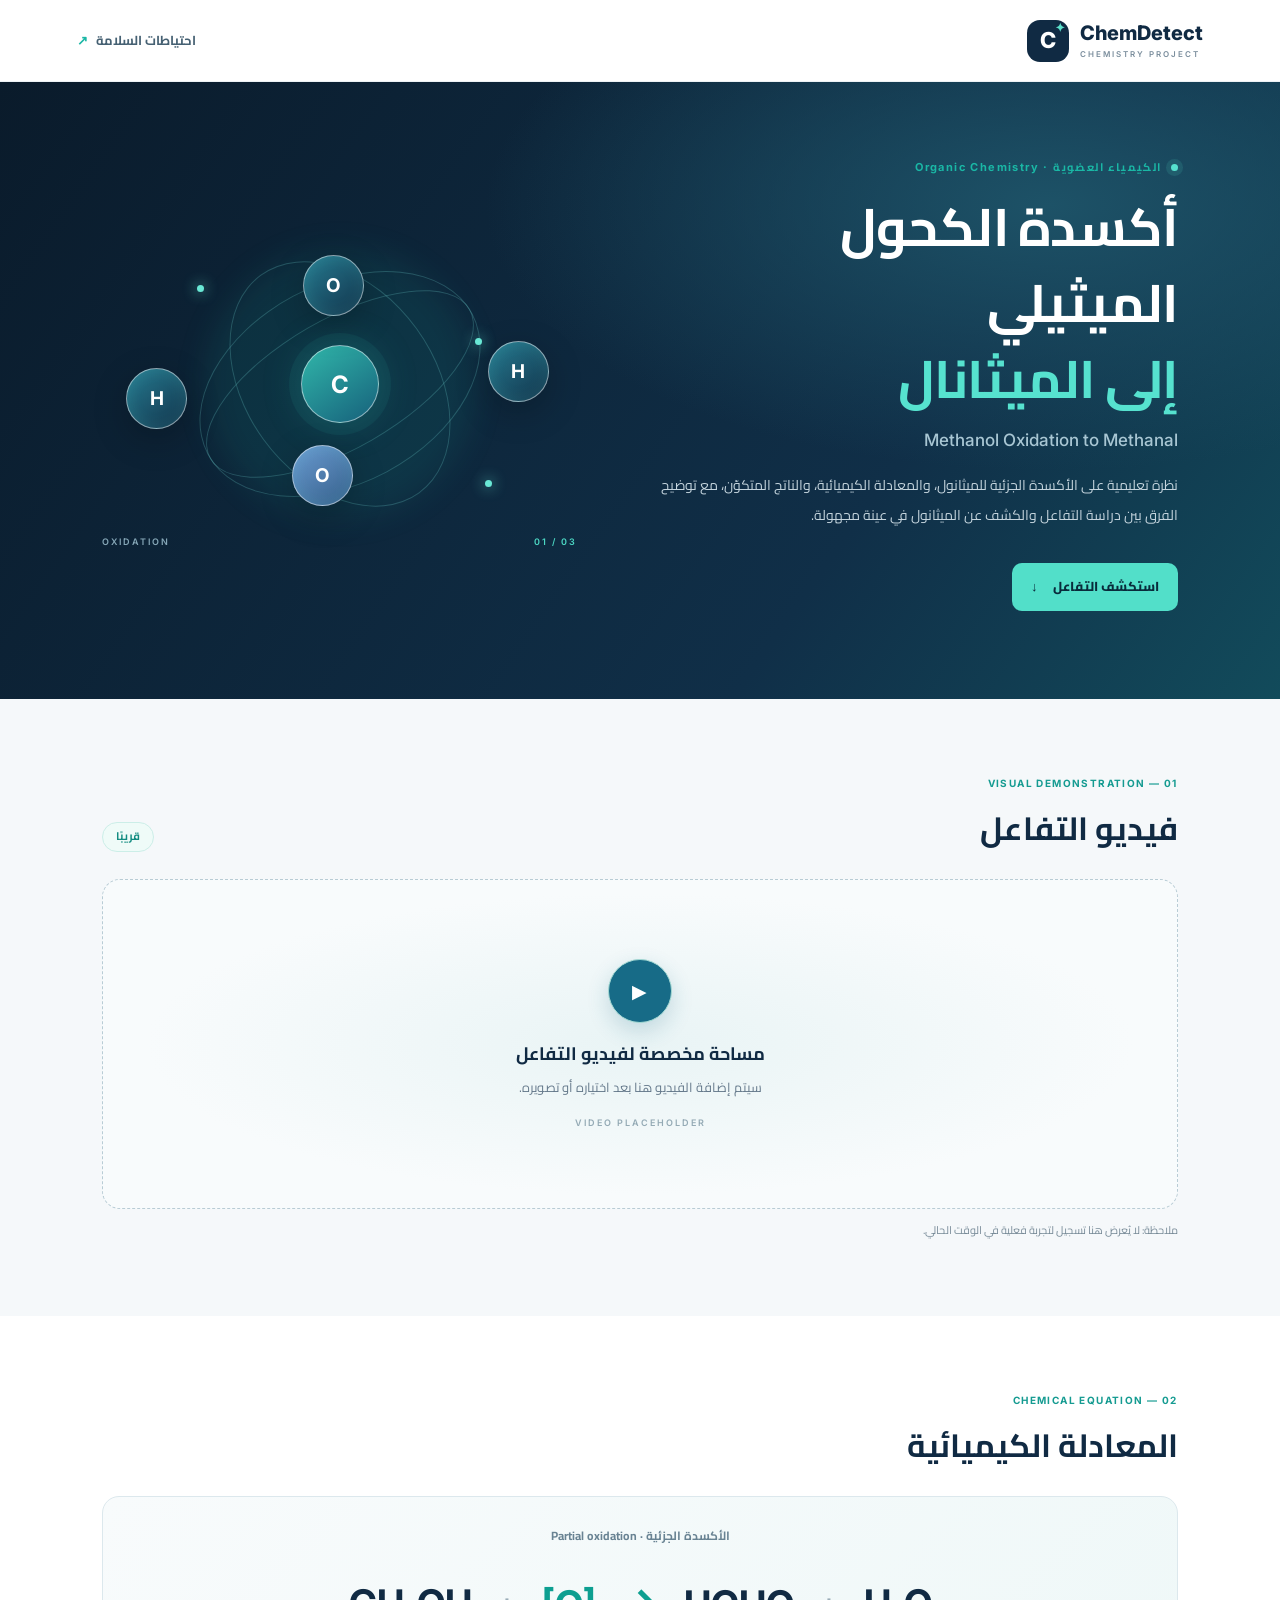
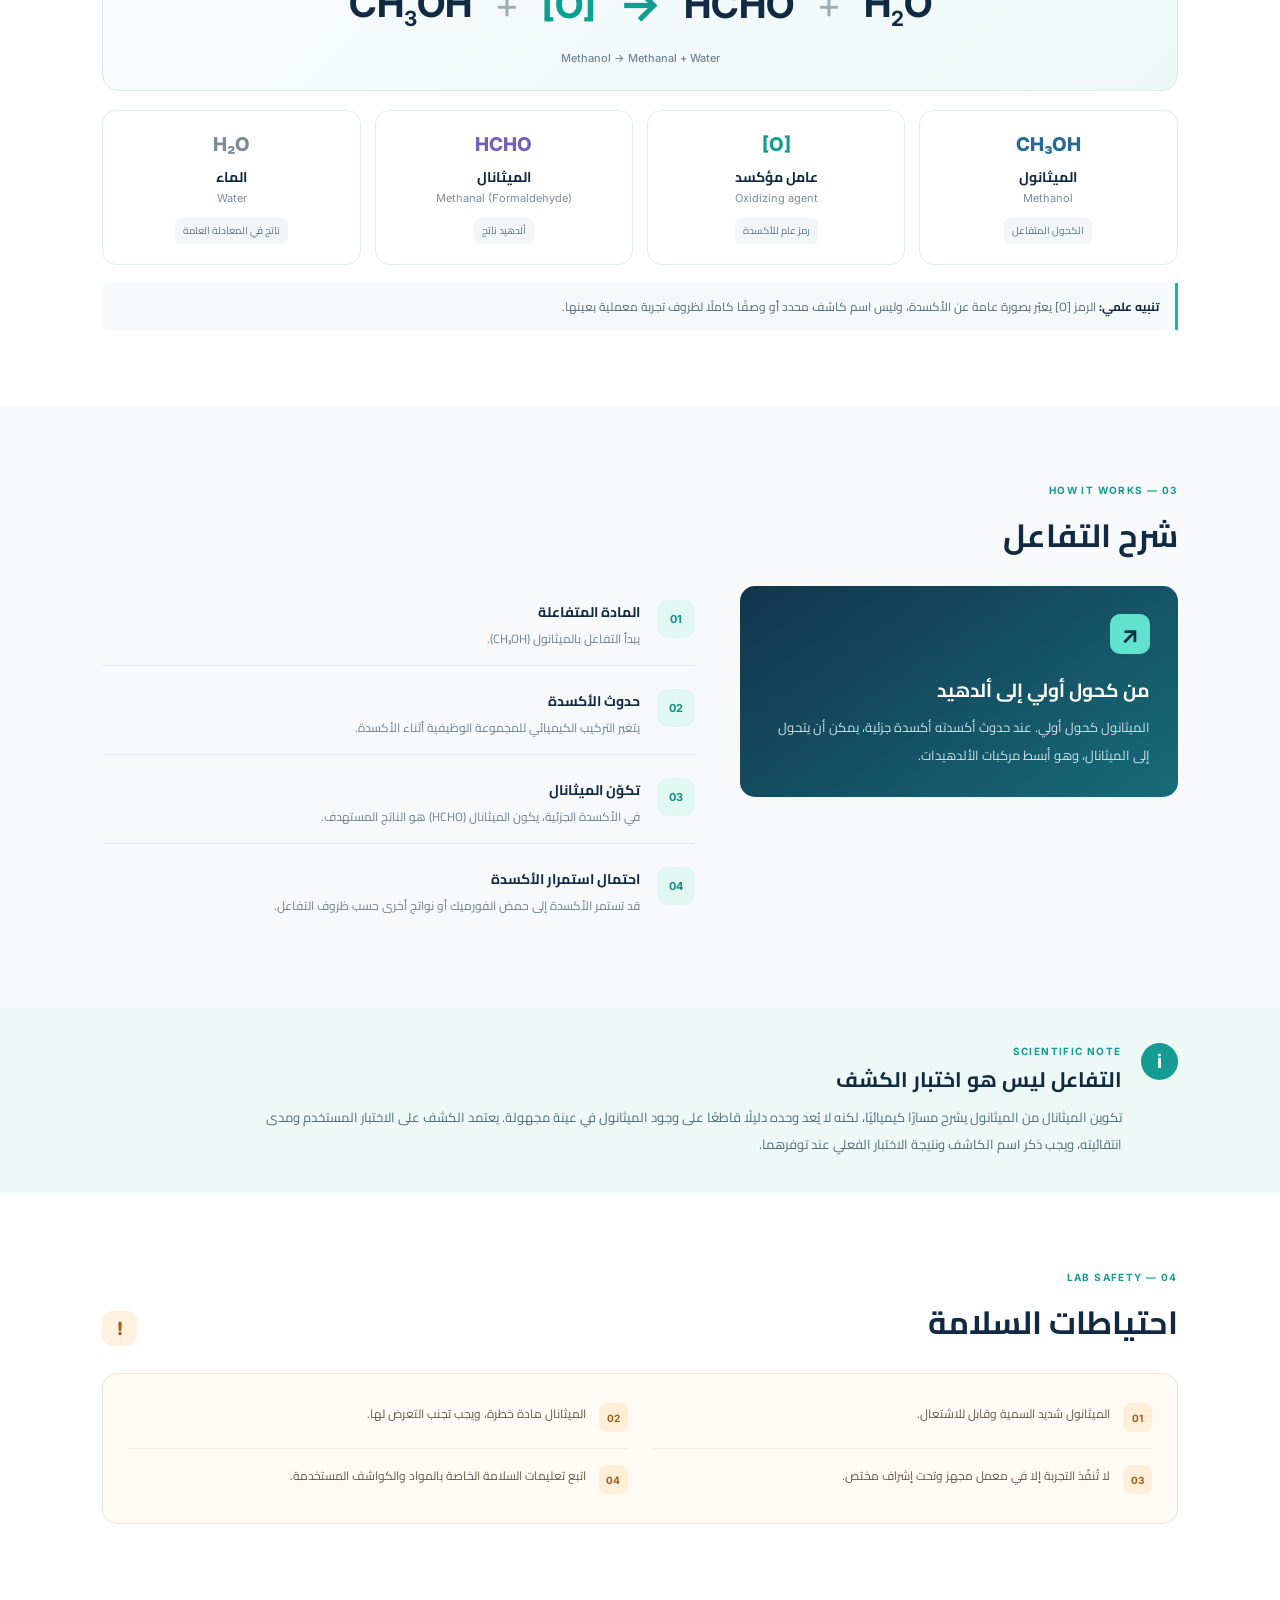
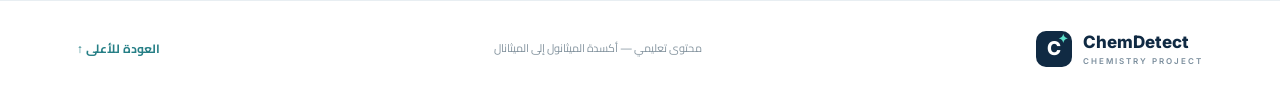
==== index.html @ de071f00 "Add files via upload" ====
<!DOCTYPE html>
<html lang="ar" dir="rtl">
<head>
  <meta charset="UTF-8">
  <meta name="viewport" content="width=device-width, initial-scale=1.0">
  <meta name="theme-color" content="#102a43">
  <meta name="description" content="صفحة تعليمية تشرح الأكسدة الجزئية للميثانول إلى الميثانال، مع المعادلة الكيميائية واحتياطات السلامة.">
  <title>ChemDetect | أكسدة الميثانول إلى الميثانال</title>
  <link rel="stylesheet" href="style.css">
  <script src="script.js" defer></script>
</head>
<body>
  <header class="topbar">
    <a class="brand" href="#home" aria-label="ChemDetect الصفحة الرئيسية">
      <span class="brand-mark" aria-hidden="true">C<span>✦</span></span>
      <span>ChemDetect<small>CHEMISTRY PROJECT</small></span>
    </a>
    <a class="top-link" href="#safety">احتياطات السلامة <span aria-hidden="true">↗</span></a>
  </header>

  <main id="home">
    <section class="hero">
      <div class="hero-copy">
        <p class="eyebrow"><span></span> الكيمياء العضوية · Organic Chemistry</p>
        <h1>أكسدة الكحول الميثيلي<br><span>إلى الميثانال</span></h1>
        <p class="english-title">Methanol Oxidation to Methanal</p>
        <p class="hero-description">
          نظرة تعليمية على الأكسدة الجزئية للميثانول، والمعادلة الكيميائية، والناتج المتكوّن، مع توضيح الفرق بين دراسة التفاعل والكشف عن الميثانول في عينة مجهولة.
        </p>
        <a class="primary-button" href="#equation">استكشف التفاعل <span aria-hidden="true">↓</span></a>
      </div>
      <div class="molecule-art" aria-label="رسم توضيحي تجريدي لجزيئات كيميائية" role="img">
        <div class="orbit orbit-one"></div>
        <div class="orbit orbit-two"></div>
        <div class="orbit orbit-three"></div>
        <div class="atom atom-center">C</div>
        <div class="atom atom-top">O</div>
        <div class="atom atom-left">H</div>
        <div class="atom atom-right">H</div>
        <div class="atom atom-bottom">O</div>
        <span class="particle p1"></span><span class="particle p2"></span><span class="particle p3"></span>
        <div class="art-label">OXIDATION <span>01 / 03</span></div>
      </div>
    </section>

    <section class="section video-section" id="video">
      <div class="section-heading">
        <div>
          <p class="section-kicker">01 — VISUAL DEMONSTRATION</p>
          <h2>فيديو التفاعل</h2>
        </div>
        <span class="tag">قريبًا</span>
      </div>
      <div class="video-placeholder" id="videoPlaceholder">
        <div class="play-icon" aria-hidden="true">▶</div>
        <h3>مساحة مخصصة لفيديو التفاعل</h3>
        <p>سيتم إضافة الفيديو هنا بعد اختياره أو تصويره.</p>
        <span class="placeholder-note">VIDEO PLACEHOLDER</span>
      </div>
      <p class="small-note">ملاحظة: لا يُعرض هنا تسجيل لتجربة فعلية في الوقت الحالي.</p>
    </section>

    <section class="section" id="equation">
      <div class="section-heading">
        <div>
          <p class="section-kicker">02 — CHEMICAL EQUATION</p>
          <h2>المعادلة الكيميائية</h2>
        </div>
      </div>
      <div class="equation-card">
        <div class="equation-label">الأكسدة الجزئية · Partial oxidation</div>
        <div class="equation" aria-label="CH3OH plus O gives HCHO plus H2O">
          <span>CH<sub>3</sub>OH</span><span class="operator">+</span><span class="oxidant">[O]</span>
          <span class="reaction-arrow" aria-hidden="true">→</span>
          <span>HCHO</span><span class="operator">+</span><span>H<sub>2</sub>O</span>
        </div>
        <div class="equation-caption">Methanol <span>→</span> Methanal + Water</div>
      </div>
      <div class="compound-grid">
        <article class="compound-card">
          <span class="compound-symbol blue">CH₃OH</span>
          <h3>الميثانول</h3>
          <p>Methanol</p>
          <span class="compound-type">الكحول المتفاعل</span>
        </article>
        <article class="compound-card">
          <span class="compound-symbol teal">[O]</span>
          <h3>عامل مؤكسد</h3>
          <p>Oxidizing agent</p>
          <span class="compound-type">رمز عام للأكسدة</span>
        </article>
        <article class="compound-card">
          <span class="compound-symbol violet">HCHO</span>
          <h3>الميثانال</h3>
          <p>Methanal (Formaldehyde)</p>
          <span class="compound-type">ألدهيد ناتج</span>
        </article>
        <article class="compound-card">
          <span class="compound-symbol gray">H₂O</span>
          <h3>الماء</h3>
          <p>Water</p>
          <span class="compound-type">ناتج في المعادلة العامة</span>
        </article>
      </div>
      <p class="science-note"><strong>تنبيه علمي:</strong> الرمز [O] يعبّر بصورة عامة عن الأكسدة، وليس اسم كاشف محدد أو وصفًا كاملًا لظروف تجربة معملية بعينها.</p>
    </section>

    <section class="section explanation-section" id="explanation">
      <div class="section-heading">
        <div>
          <p class="section-kicker">03 — HOW IT WORKS</p>
          <h2>شرح التفاعل</h2>
        </div>
      </div>
      <div class="explanation-layout">
        <div class="explanation-intro">
          <div class="mini-icon">↗</div>
          <h3>من كحول أولي إلى ألدهيد</h3>
          <p>الميثانول كحول أولي. عند حدوث أكسدته أكسدة جزئية، يمكن أن يتحول إلى الميثانال، وهو أبسط مركبات الألدهيدات.</p>
        </div>
        <ol class="steps">
          <li><span class="step-number">01</span><div><h4>المادة المتفاعلة</h4><p>يبدأ التفاعل بالميثانول (CH₃OH).</p></div></li>
          <li><span class="step-number">02</span><div><h4>حدوث الأكسدة</h4><p>يتغير التركيب الكيميائي للمجموعة الوظيفية أثناء الأكسدة.</p></div></li>
          <li><span class="step-number">03</span><div><h4>تكوّن الميثانال</h4><p>في الأكسدة الجزئية، يكون الميثانال (HCHO) هو الناتج المستهدف.</p></div></li>
          <li><span class="step-number">04</span><div><h4>احتمال استمرار الأكسدة</h4><p>قد تستمر الأكسدة إلى حمض الفورميك أو نواتج أخرى حسب ظروف التفاعل.</p></div></li>
        </ol>
      </div>
    </section>

    <section class="section distinction-section">
      <div class="distinction-mark">i</div>
      <div>
        <p class="section-kicker">SCIENTIFIC NOTE</p>
        <h2>التفاعل ليس هو اختبار الكشف</h2>
        <p>تكوين الميثانال من الميثانول يشرح مسارًا كيميائيًا، لكنه لا يُعد وحده دليلًا قاطعًا على وجود الميثانول في عينة مجهولة. يعتمد الكشف على الاختبار المستخدم ومدى انتقائيته، ويجب ذكر اسم الكاشف ونتيجة الاختبار الفعلي عند توفرهما.</p>
      </div>
    </section>

    <section class="section safety-section" id="safety">
      <div class="section-heading">
        <div>
          <p class="section-kicker">04 — LAB SAFETY</p>
          <h2>احتياطات السلامة</h2>
        </div>
        <span class="safety-icon" aria-hidden="true">!</span>
      </div>
      <div class="safety-card">
        <div class="safety-item"><span>01</span><p>الميثانول شديد السمية وقابل للاشتعال.</p></div>
        <div class="safety-item"><span>02</span><p>الميثانال مادة خطرة، ويجب تجنب التعرض لها.</p></div>
        <div class="safety-item"><span>03</span><p>لا تُنفّذ التجربة إلا في معمل مجهز وتحت إشراف مختص.</p></div>
        <div class="safety-item"><span>04</span><p>اتبع تعليمات السلامة الخاصة بالمواد والكواشف المستخدمة.</p></div>
      </div>
    </section>
  </main>

  <footer>
    <a class="brand footer-brand" href="#home"><span class="brand-mark">C<span>✦</span></span><span>ChemDetect<small>CHEMISTRY PROJECT</small></span></a>
    <p>محتوى تعليمي — أكسدة الميثانول إلى الميثانال</p>
    <a class="back-top" href="#home">العودة للأعلى ↑</a>
  </footer>
</body>
</html>
---- style.css ----
@import url('https://fonts.googleapis.com/css2?family=Cairo:wght@400;500;600;700;800&family=Inter:wght@400;500;600;700;800&display=swap');

:root {
  --navy: #102a43;
  --navy-deep: #0a1b2b;
  --blue: #176b87;
  --teal: #1ab7a5;
  --ink: #183247;
  --muted: #65798b;
  --line: #dfe8ee;
  --surface: #f4f8fa;
  --white: #ffffff;
  --shadow: 0 18px 55px rgba(16, 42, 67, .08);
}
* { box-sizing: border-box; }
html { scroll-behavior: smooth; scroll-padding-top: 84px; }
body { margin: 0; color: var(--ink); background: #fff; font-family: 'Cairo', sans-serif; line-height: 1.8; }
a { color: inherit; text-decoration: none; }
.topbar { min-height: 82px; display: flex; align-items: center; justify-content: space-between; gap: 24px; padding: 14px max(6vw, 22px); border-bottom: 1px solid #edf2f5; background: rgba(255,255,255,.96); }
.brand { display: inline-flex; align-items: center; gap: 11px; color: var(--navy); font: 800 20px/1.2 'Inter', sans-serif; direction: ltr; }
.brand small { display: block; margin-top: 5px; font: 600 8px/1.2 'Inter', sans-serif; letter-spacing: 2px; color: #7b8e9d; }
.brand-mark { display: grid; place-items: center; position: relative; width: 42px; height: 42px; border-radius: 13px; color: white; background: var(--navy); font-size: 22px; }
.brand-mark span { position: absolute; right: 4px; top: 1px; color: #5ce0cb; font-size: 12px; }
.top-link { color: #466173; font-size: 13px; font-weight: 700; }
.top-link span { color: var(--teal); margin-right: 5px; }
.hero { display: grid; grid-template-columns: 1.05fr .95fr; align-items: center; gap: 7%; padding: 76px max(8vw, 24px) 88px; color: white; background: radial-gradient(ellipse at 82% 20%, #1d5267 0, transparent 38%), linear-gradient(125deg, #0a1b2b, #102f48 68%, #124b5b); overflow: hidden; }
.hero-copy { max-width: 650px; }
.eyebrow, .section-kicker { margin: 0 0 12px; color: var(--teal); font: 700 11px/1.7 'Inter', 'Cairo', sans-serif; letter-spacing: 1.4px; }
.eyebrow { display: flex; align-items: center; gap: 9px; }
.eyebrow span { width: 7px; height: 7px; border-radius: 50%; background: #56e2cf; box-shadow: 0 0 0 5px rgba(86,226,207,.12); }
h1 { margin: 0; font-size: clamp(31px, 4.1vw, 53px); line-height: 1.45; letter-spacing: -.7px; }
h1 span { color: #56e2cf; }
.english-title { margin: 11px 0 18px; color: #a8c6d3; font: 500 clamp(13px, 1.5vw, 17px)/1.5 'Inter', sans-serif; direction: ltr; text-align: right; }
.hero-description { max-width: 560px; color: #c4d4dd; font-size: 14px; line-height: 2.1; }
.primary-button { display: inline-flex; align-items: center; gap: 15px; margin-top: 19px; padding: 12px 19px; border-radius: 10px; background: #52dfc9; color: #092b3b; font-size: 13px; font-weight: 800; transition: transform .2s, background .2s; }
.primary-button:hover { transform: translateY(-2px); background: #76ead9; }
.molecule-art { min-height: 330px; position: relative; display: grid; place-items: center; isolation: isolate; }
.molecule-art::before { content: ''; position: absolute; width: 270px; height: 270px; border-radius: 50%; background: rgba(24,183,165,.1); filter: blur(15px); }
.orbit { position: absolute; border: 1px solid rgba(120,224,219,.23); border-radius: 50%; transform: rotate(-30deg); }
.orbit-one { width: 300px; height: 130px; }
.orbit-two { width: 270px; height: 190px; transform: rotate(54deg); }
.orbit-three { width: 200px; height: 300px; transform: rotate(62deg); }
.atom { position: absolute; display: grid; place-items: center; width: 61px; height: 61px; border: 1px solid rgba(255,255,255,.5); border-radius: 50%; background: linear-gradient(140deg, #267b90, #12334b); color: white; font: 700 19px 'Inter', sans-serif; box-shadow: 0 10px 35px rgba(0,0,0,.22), inset 0 0 16px rgba(99,239,220,.12); }
.atom-center { width: 78px; height: 78px; font-size: 24px; background: linear-gradient(145deg, #31b7aa, #16607b); box-shadow: 0 0 0 12px rgba(45,190,174,.08), 0 0 42px rgba(45,190,174,.23); }
.atom-top { top: 36px; right: 45%; }
.atom-left { left: 5%; top: 45%; }
.atom-right { right: 6%; top: 37%; }
.atom-bottom { bottom: 43px; left: 40%; background: linear-gradient(145deg, #6a9bd1, #355f8a); }
.particle { position: absolute; width: 7px; height: 7px; border-radius: 50%; background: #69e8d5; box-shadow: 0 0 14px #69e8d5; }
.p1 { top: 20%; left: 20%; }.p2 { bottom: 19%; right: 18%; }.p3 { top: 36%; right: 20%; }
.art-label { position: absolute; bottom: 2px; width: 100%; display: flex; justify-content: space-between; color: #86a7b7; font: 600 9px 'Inter', sans-serif; letter-spacing: 2px; direction: ltr; }
.art-label span { color: #4cd8c4; }
.section { padding: 76px max(8vw, 24px); }
.section-heading { display: flex; align-items: end; justify-content: space-between; gap: 20px; margin-bottom: 27px; }
.section-kicker { color: #159b91; font-size: 10px; }
h2 { margin: 0; color: var(--navy); font-size: clamp(24px, 3vw, 32px); line-height: 1.5; }
.tag { padding: 4px 13px; border: 1px solid #cceee8; border-radius: 99px; color: #138c81; background: #effbf8; font-size: 11px; font-weight: 700; }
.video-section { background: #f5f8fa; }
.video-placeholder { min-height: 330px; padding: 35px 20px; display: flex; flex-direction: column; align-items: center; justify-content: center; border: 1.5px dashed #b8ccd5; border-radius: 18px; background: radial-gradient(ellipse at center, #e9f4f5, #f8fbfc 65%); text-align: center; }
.play-icon { display: grid; place-items: center; width: 64px; height: 64px; padding-right: 2px; margin-bottom: 15px; border: 1px solid #a3d9d3; border-radius: 50%; color: #fff; background: var(--blue); box-shadow: 0 8px 22px rgba(23,107,135,.2); font-size: 19px; }
.video-placeholder h3 { margin: 0; color: var(--navy); font-size: 18px; }
.video-placeholder p { margin: 5px 0 18px; color: var(--muted); font-size: 13px; }
.placeholder-note { color: #94aab5; font: 600 9px 'Inter', sans-serif; letter-spacing: 2px; direction: ltr; }
.small-note { margin: 12px 0 0; color: #788b98; font-size: 11px; }
.equation-card { padding: 28px 24px 25px; border: 1px solid #dce8ed; border-radius: 17px; background: linear-gradient(135deg, #f8fbfc, #eff8f8); text-align: center; }
.equation-label { color: #698393; font-size: 12px; font-weight: 700; }
.equation { display: flex; flex-wrap: wrap; align-items: center; justify-content: center; gap: clamp(9px, 2vw, 23px); margin: 23px auto 13px; color: var(--navy); font: 700 clamp(22px, 4.1vw, 38px)/1.5 'Inter', sans-serif; direction: ltr; }
.equation sub { font-size: .55em; }
.operator { color: #9badb8; font-weight: 400; }
.oxidant { color: #0d9f91; }
.reaction-arrow { color: #0d9f91; font-size: 1.2em; }
.equation-caption { color: #6f8594; font: 500 11px 'Inter', sans-serif; direction: ltr; }
.compound-grid { display: grid; grid-template-columns: repeat(4, 1fr); gap: 14px; margin-top: 19px; }
.compound-card { padding: 20px 14px; border: 1px solid #e4ebef; border-radius: 14px; background: white; text-align: center; }
.compound-symbol { display: inline-block; margin-bottom: 9px; font: 800 19px 'Inter', sans-serif; direction: ltr; }
.compound-symbol.blue { color: #236a9a; }.compound-symbol.teal { color: #119d91; }.compound-symbol.violet { color: #7562b6; }.compound-symbol.gray { color: #7b8c98; }
.compound-card h3 { margin: 0; color: var(--navy); font-size: 14px; }
.compound-card p { margin: 0 0 9px; color: #7a8e9b; font: 11px 'Inter', sans-serif; }
.compound-type { display: inline-block; padding: 4px 8px; border-radius: 6px; color: #5b7484; background: #f2f6f8; font-size: 10px; }
.science-note { margin: 18px 0 0; padding: 13px 16px; border-right: 3px solid #1ab7a5; border-radius: 8px 0 0 8px; color: #526b7b; background: #f5f9fa; font-size: 12px; }
.science-note strong { color: var(--navy); }
.explanation-section { background: #f7f9fb; }
.explanation-layout { display: grid; grid-template-columns: .85fr 1.15fr; gap: 45px; align-items: start; }
.explanation-intro { padding: 28px; border-radius: 15px; color: white; background: linear-gradient(145deg, #12354d, #176b79); }
.mini-icon { display: grid; place-items: center; width: 40px; height: 40px; border-radius: 10px; color: #093344; background: #63e1cf; font: 700 24px 'Inter', sans-serif; }
.explanation-intro h3 { margin: 19px 0 7px; font-size: 19px; }
.explanation-intro p { margin: 0; color: #d0e2e7; font-size: 13px; line-height: 2.1; }
.steps { position: relative; display: grid; gap: 9px; padding: 0; margin: 0; list-style: none; }
.steps li { display: flex; align-items: flex-start; gap: 17px; padding: 14px 0; border-bottom: 1px solid #e3eaef; }
.steps li:last-child { border-bottom: 0; }
.step-number { flex: 0 0 38px; display: grid; place-items: center; height: 38px; border-radius: 11px; color: #138e86; background: #e1f7f2; font: 700 11px 'Inter', sans-serif; direction: ltr; }
.steps h4 { margin: 0 0 3px; color: var(--navy); font-size: 14px; }
.steps p { margin: 0; color: #6c8190; font-size: 12px; line-height: 1.9; }
.distinction-section { display: flex; align-items: flex-start; gap: 19px; padding-top: 35px; padding-bottom: 35px; background: #eef8f7; }
.distinction-mark { flex: 0 0 37px; display: grid; place-items: center; width: 37px; height: 37px; border-radius: 50%; color: white; background: #159b91; font: 700 19px 'Inter', sans-serif; }
.distinction-section .section-kicker { margin-bottom: 4px; }
.distinction-section h2 { font-size: 21px; }
.distinction-section p:last-child { max-width: 900px; margin: 8px 0 0; color: #4f6c78; font-size: 13px; line-height: 2.1; }
.safety-icon { display: grid; place-items: center; width: 35px; height: 35px; border-radius: 10px; color: #a65a19; background: #fff1df; font: 800 18px 'Inter', sans-serif; }
.safety-card { display: grid; grid-template-columns: 1fr 1fr; gap: 0 25px; padding: 13px 25px; border: 1px solid #f0e4d5; border-radius: 15px; background: #fffaf4; }
.safety-item { display: flex; align-items: flex-start; gap: 13px; padding: 16px 0; border-bottom: 1px solid #f2e9df; }
.safety-item:nth-last-child(-n+2) { border-bottom: 0; }
.safety-item span { display: grid; place-items: center; flex: 0 0 29px; height: 29px; border-radius: 8px; color: #a65a19; background: #ffefd9; font: 700 10px 'Inter', sans-serif; direction: ltr; }
.safety-item p { margin: 0; color: #66584b; font-size: 12px; }
footer { display: flex; align-items: center; justify-content: space-between; gap: 20px; padding: 27px max(6vw, 22px); border-top: 1px solid #e8eef2; }
.footer-brand { font-size: 17px; }.footer-brand .brand-mark { width: 36px; height: 36px; font-size: 19px; border-radius: 10px; }
footer > p { color: #82929d; font-size: 11px; text-align: center; }
.back-top { color: #267f86; font-size: 12px; font-weight: 700; white-space: nowrap; }

@media (max-width: 800px) {
  .hero { grid-template-columns: 1fr; padding-top: 55px; padding-bottom: 45px; gap: 28px; }
  .hero-copy { max-width: 680px; }
  .molecule-art { min-height: 270px; max-width: 430px; width: 100%; margin: auto; }
  .section { padding-top: 55px; padding-bottom: 55px; }
  .compound-grid { grid-template-columns: repeat(2, 1fr); }
  .explanation-layout { grid-template-columns: 1fr; gap: 22px; }
  .explanation-intro { padding: 23px; }
  .safety-card { gap: 0 16px; padding-inline: 18px; }
}
@media (max-width: 520px) {
  .topbar { min-height: 70px; padding-inline: 18px; }
  .brand { font-size: 17px; }.brand-mark { width: 37px; height: 37px; }
  .top-link { font-size: 11px; }
  .hero { padding-inline: 22px; }
  h1 { font-size: 31px; }
  .hero-description { font-size: 13px; }
  .molecule-art { min-height: 235px; transform: scale(.94); }
  .orbit-one { width: 250px; }.orbit-two { width: 230px; height: 165px; }.orbit-three { height: 260px; }
  .atom { width: 51px; height: 51px; }.atom-center { width: 66px; height: 66px; }
  .atom-top { top: 27px; }.atom-bottom { bottom: 34px; }
  .section { padding-inline: 20px; }
  .section-heading { align-items: center; }
  .video-placeholder { min-height: 265px; }
  .video-placeholder h3 { font-size: 16px; }
  .equation { gap: 8px; font-size: clamp(19px, 5.5vw, 28px); }
  .compound-card { padding: 17px 9px; }
  .compound-symbol { font-size: 17px; }
  .compound-card h3 { font-size: 13px; }
  .compound-type { font-size: 9px; }
  .safety-card { grid-template-columns: 1fr; }
  .safety-item:nth-last-child(2) { border-bottom: 1px solid #f2e9df; }
  footer { flex-wrap: wrap; padding-inline: 20px; }
  footer > p { order: 3; width: 100%; margin: 0; text-align: right; }
}
@media (prefers-reduced-motion: reduce) { html { scroll-behavior: auto; } *, *::before, *::after { transition-duration: .01ms !important; } }
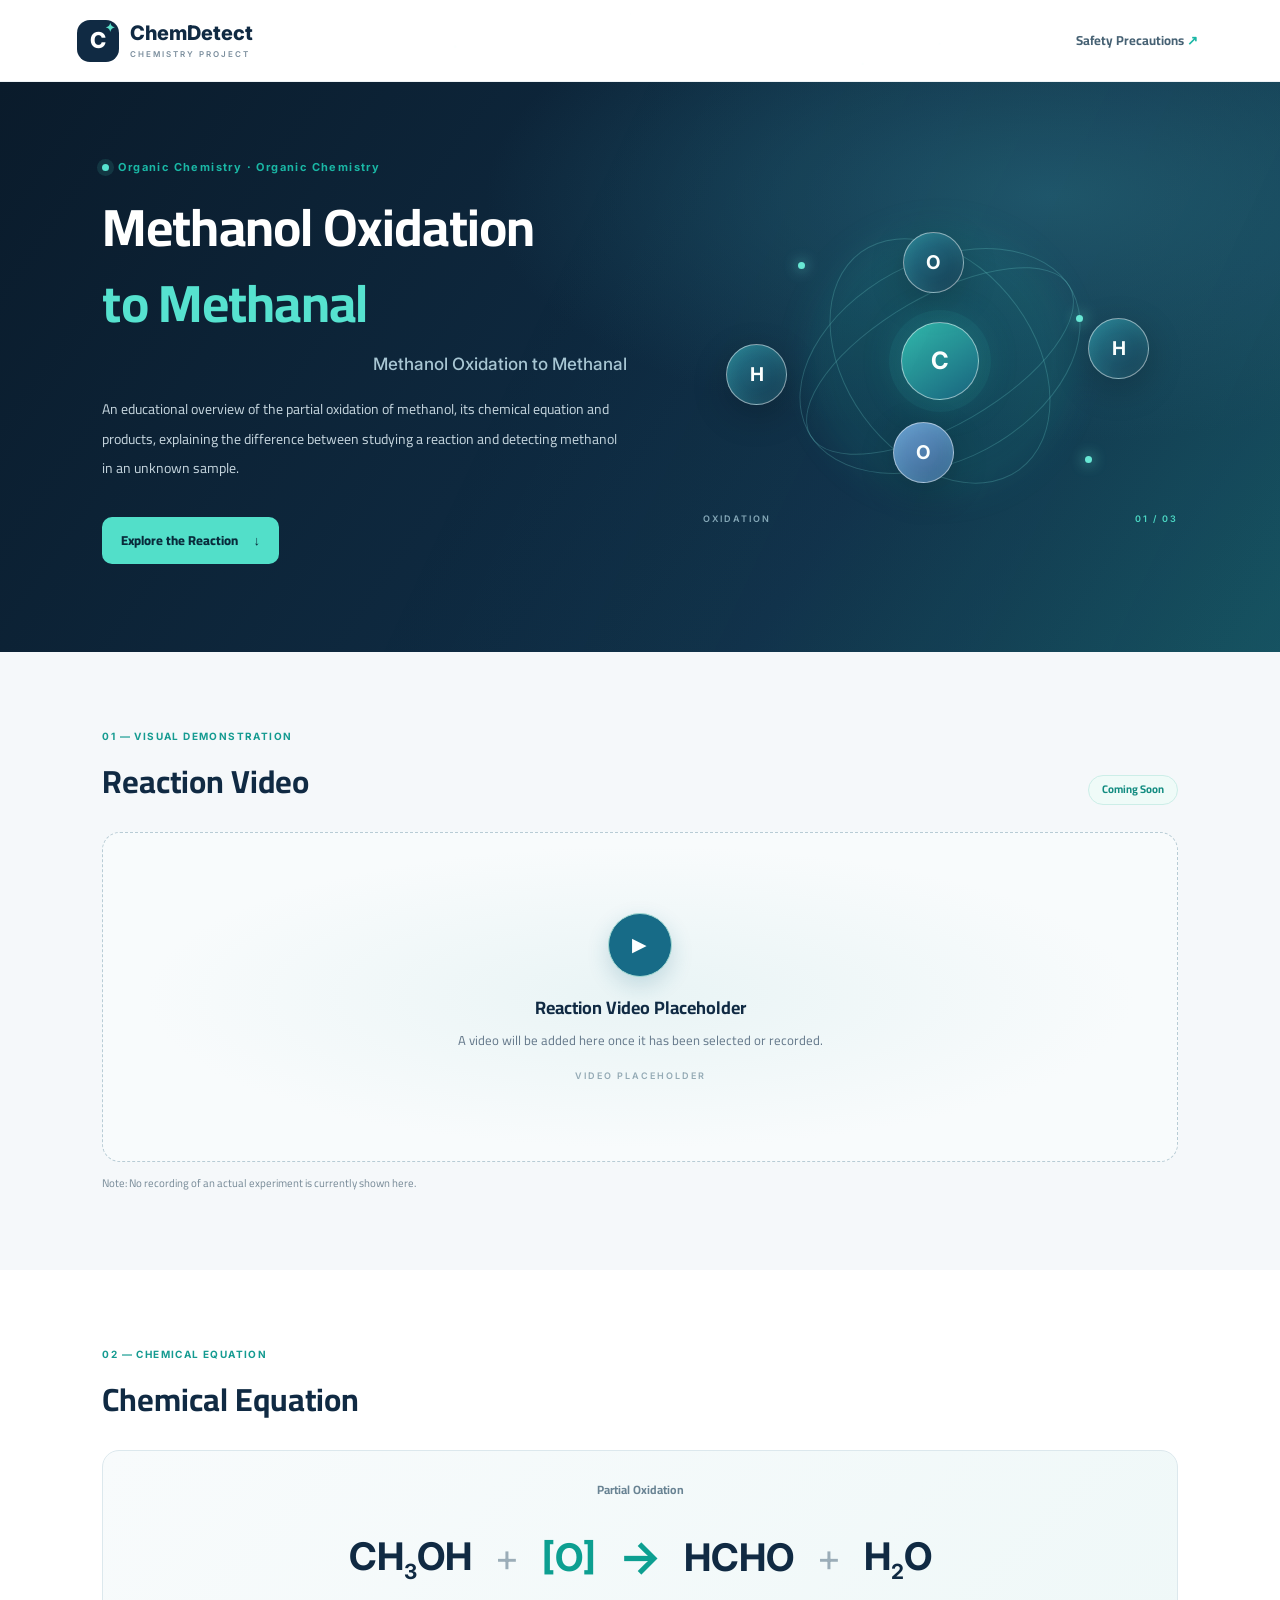
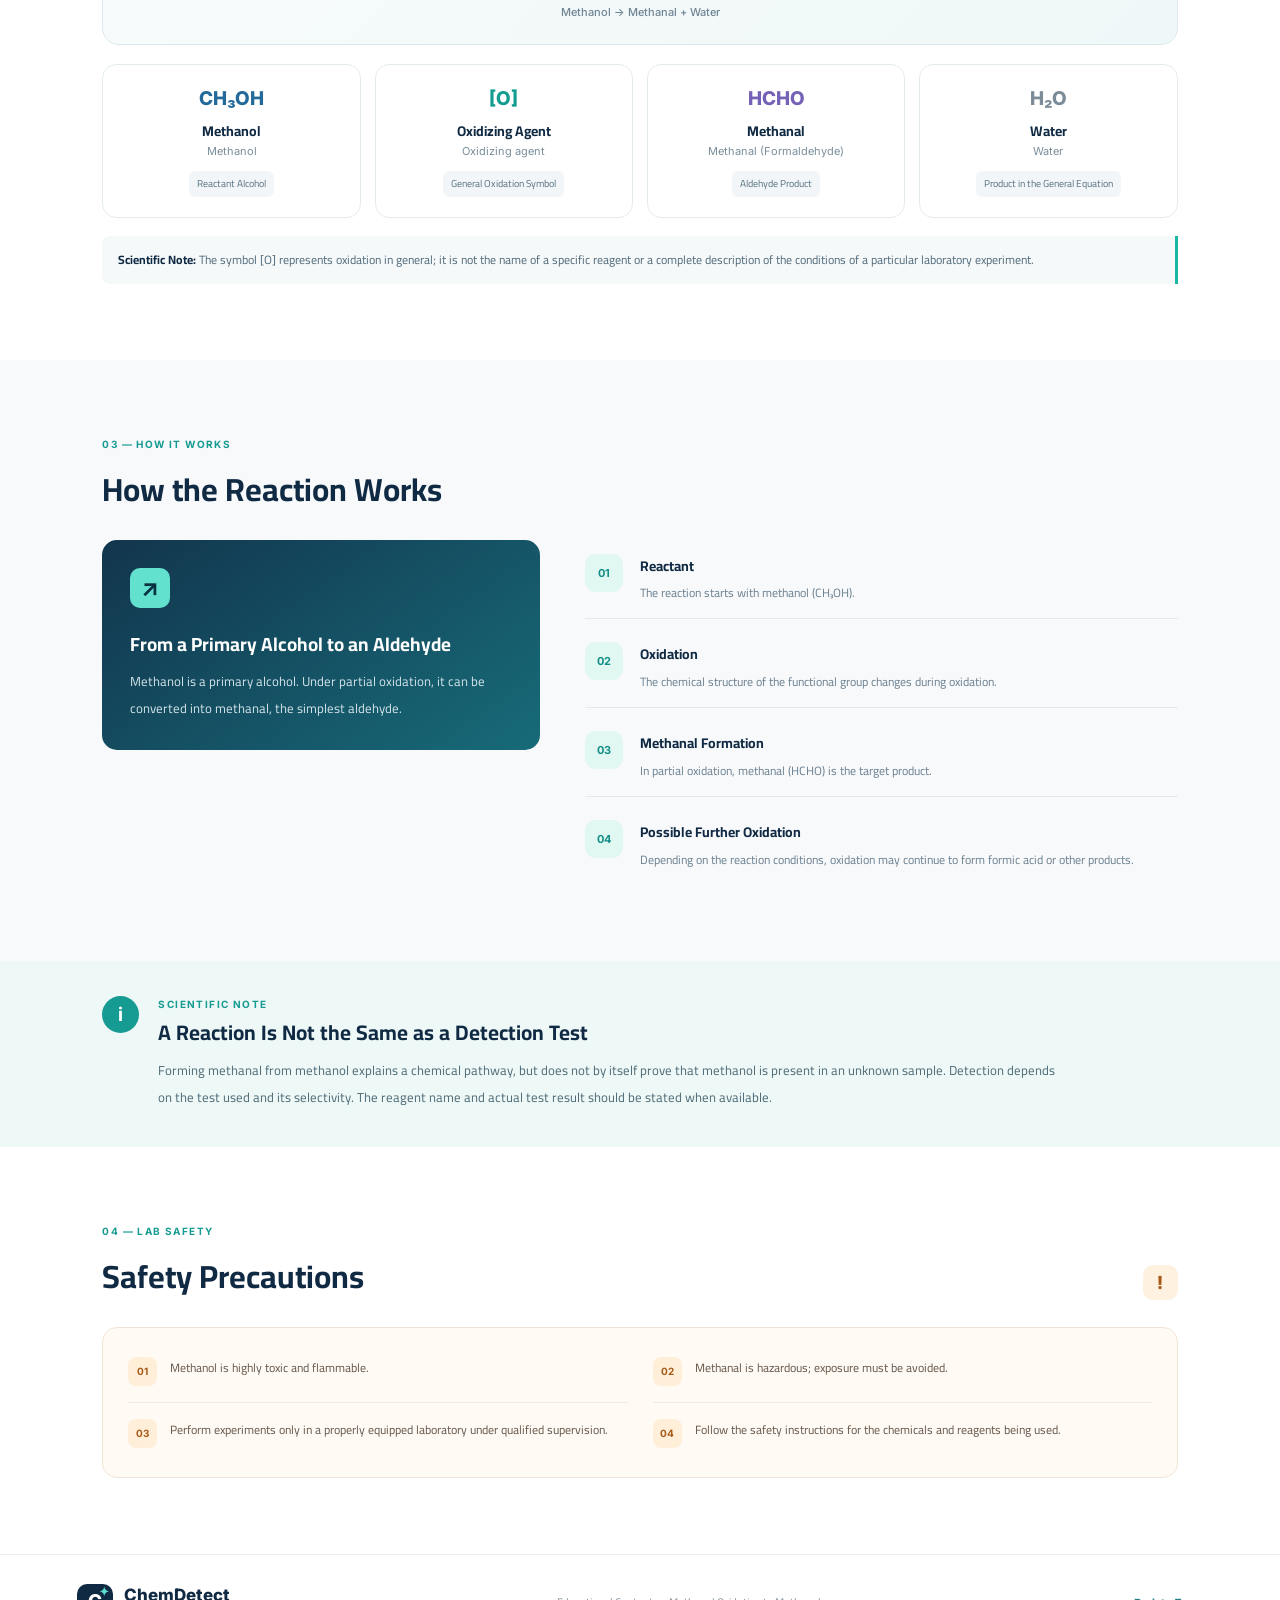
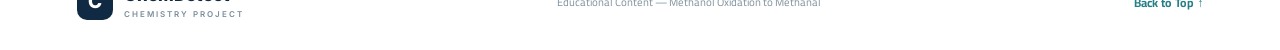
==== commit b13cad0a: "Add files via upload" ====
--- a/index.html
+++ b/index.html
@@ -1,35 +1,35 @@
 <!DOCTYPE html>
-<html lang="ar" dir="rtl">
+<html lang="en" dir="ltr">
 <head>
   <meta charset="UTF-8">
   <meta name="viewport" content="width=device-width, initial-scale=1.0">
   <meta name="theme-color" content="#102a43">
-  <meta name="description" content="صفحة تعليمية تشرح الأكسدة الجزئية للميثانول إلى الميثانال، مع المعادلة الكيميائية واحتياطات السلامة.">
-  <title>ChemDetect | أكسدة الميثانول إلى الميثانال</title>
+  <meta name="description" content="An educational page explaining the partial oxidation of methanol to methanal, including the chemical equation and safety precautions.">
+  <title>ChemDetect | Methanol Oxidation to Methanal</title>
   <link rel="stylesheet" href="style.css">
   <script src="script.js" defer></script>
 </head>
 <body>
   <header class="topbar">
-    <a class="brand" href="#home" aria-label="ChemDetect الصفحة الرئيسية">
+    <a class="brand" href="#home" aria-label="ChemDetect home">
       <span class="brand-mark" aria-hidden="true">C<span>✦</span></span>
       <span>ChemDetect<small>CHEMISTRY PROJECT</small></span>
     </a>
-    <a class="top-link" href="#safety">احتياطات السلامة <span aria-hidden="true">↗</span></a>
+    <a class="top-link" href="#safety">Safety Precautions <span aria-hidden="true">↗</span></a>
   </header>
 
   <main id="home">
     <section class="hero">
       <div class="hero-copy">
-        <p class="eyebrow"><span></span> الكيمياء العضوية · Organic Chemistry</p>
-        <h1>أكسدة الكحول الميثيلي<br><span>إلى الميثانال</span></h1>
+        <p class="eyebrow"><span></span> Organic Chemistry · Organic Chemistry</p>
+        <h1>Methanol Oxidation<br><span>to Methanal</span></h1>
         <p class="english-title">Methanol Oxidation to Methanal</p>
         <p class="hero-description">
-          نظرة تعليمية على الأكسدة الجزئية للميثانول، والمعادلة الكيميائية، والناتج المتكوّن، مع توضيح الفرق بين دراسة التفاعل والكشف عن الميثانول في عينة مجهولة.
+          An educational overview of the partial oxidation of methanol, its chemical equation and products, explaining the difference between studying a reaction and detecting methanol in an unknown sample.
         </p>
-        <a class="primary-button" href="#equation">استكشف التفاعل <span aria-hidden="true">↓</span></a>
+        <a class="primary-button" href="#equation">Explore the Reaction <span aria-hidden="true">↓</span></a>
       </div>
-      <div class="molecule-art" aria-label="رسم توضيحي تجريدي لجزيئات كيميائية" role="img">
+      <div class="molecule-art" aria-label="Abstract illustration of chemical molecules" role="img">
         <div class="orbit orbit-one"></div>
         <div class="orbit orbit-two"></div>
         <div class="orbit orbit-three"></div>
@@ -47,28 +47,28 @@
       <div class="section-heading">
         <div>
           <p class="section-kicker">01 — VISUAL DEMONSTRATION</p>
-          <h2>فيديو التفاعل</h2>
+          <h2>Reaction Video</h2>
         </div>
-        <span class="tag">قريبًا</span>
+        <span class="tag">Coming Soon</span>
       </div>
       <div class="video-placeholder" id="videoPlaceholder">
         <div class="play-icon" aria-hidden="true">▶</div>
-        <h3>مساحة مخصصة لفيديو التفاعل</h3>
-        <p>سيتم إضافة الفيديو هنا بعد اختياره أو تصويره.</p>
+        <h3>Reaction Video Placeholder</h3>
+        <p>A video will be added here once it has been selected or recorded.</p>
         <span class="placeholder-note">VIDEO PLACEHOLDER</span>
       </div>
-      <p class="small-note">ملاحظة: لا يُعرض هنا تسجيل لتجربة فعلية في الوقت الحالي.</p>
+      <p class="small-note">Note: No recording of an actual experiment is currently shown here.</p>
     </section>
 
     <section class="section" id="equation">
       <div class="section-heading">
         <div>
           <p class="section-kicker">02 — CHEMICAL EQUATION</p>
-          <h2>المعادلة الكيميائية</h2>
+          <h2>Chemical Equation</h2>
         </div>
       </div>
       <div class="equation-card">
-        <div class="equation-label">الأكسدة الجزئية · Partial oxidation</div>
+        <div class="equation-label">Partial Oxidation</div>
         <div class="equation" aria-label="CH3OH plus O gives HCHO plus H2O">
           <span>CH<sub>3</sub>OH</span><span class="operator">+</span><span class="oxidant">[O]</span>
           <span class="reaction-arrow" aria-hidden="true">→</span>
@@ -79,50 +79,50 @@
       <div class="compound-grid">
         <article class="compound-card">
           <span class="compound-symbol blue">CH₃OH</span>
-          <h3>الميثانول</h3>
+          <h3>Methanol</h3>
           <p>Methanol</p>
-          <span class="compound-type">الكحول المتفاعل</span>
+          <span class="compound-type">Reactant Alcohol</span>
         </article>
         <article class="compound-card">
           <span class="compound-symbol teal">[O]</span>
-          <h3>عامل مؤكسد</h3>
+          <h3>Oxidizing Agent</h3>
           <p>Oxidizing agent</p>
-          <span class="compound-type">رمز عام للأكسدة</span>
+          <span class="compound-type">General Oxidation Symbol</span>
         </article>
         <article class="compound-card">
           <span class="compound-symbol violet">HCHO</span>
-          <h3>الميثانال</h3>
+          <h3>Methanal</h3>
           <p>Methanal (Formaldehyde)</p>
-          <span class="compound-type">ألدهيد ناتج</span>
+          <span class="compound-type">Aldehyde Product</span>
         </article>
         <article class="compound-card">
           <span class="compound-symbol gray">H₂O</span>
-          <h3>الماء</h3>
+          <h3>Water</h3>
           <p>Water</p>
-          <span class="compound-type">ناتج في المعادلة العامة</span>
+          <span class="compound-type">Product in the General Equation</span>
         </article>
       </div>
-      <p class="science-note"><strong>تنبيه علمي:</strong> الرمز [O] يعبّر بصورة عامة عن الأكسدة، وليس اسم كاشف محدد أو وصفًا كاملًا لظروف تجربة معملية بعينها.</p>
+      <p class="science-note"><strong>Scientific Note:</strong> The symbol [O] represents oxidation in general; it is not the name of a specific reagent or a complete description of the conditions of a particular laboratory experiment.</p>
     </section>
 
     <section class="section explanation-section" id="explanation">
       <div class="section-heading">
         <div>
           <p class="section-kicker">03 — HOW IT WORKS</p>
-          <h2>شرح التفاعل</h2>
+          <h2>How the Reaction Works</h2>
         </div>
       </div>
       <div class="explanation-layout">
         <div class="explanation-intro">
           <div class="mini-icon">↗</div>
-          <h3>من كحول أولي إلى ألدهيد</h3>
-          <p>الميثانول كحول أولي. عند حدوث أكسدته أكسدة جزئية، يمكن أن يتحول إلى الميثانال، وهو أبسط مركبات الألدهيدات.</p>
+          <h3>From a Primary Alcohol to an Aldehyde</h3>
+          <p>Methanol is a primary alcohol. Under partial oxidation, it can be converted into methanal, the simplest aldehyde.</p>
         </div>
         <ol class="steps">
-          <li><span class="step-number">01</span><div><h4>المادة المتفاعلة</h4><p>يبدأ التفاعل بالميثانول (CH₃OH).</p></div></li>
-          <li><span class="step-number">02</span><div><h4>حدوث الأكسدة</h4><p>يتغير التركيب الكيميائي للمجموعة الوظيفية أثناء الأكسدة.</p></div></li>
-          <li><span class="step-number">03</span><div><h4>تكوّن الميثانال</h4><p>في الأكسدة الجزئية، يكون الميثانال (HCHO) هو الناتج المستهدف.</p></div></li>
-          <li><span class="step-number">04</span><div><h4>احتمال استمرار الأكسدة</h4><p>قد تستمر الأكسدة إلى حمض الفورميك أو نواتج أخرى حسب ظروف التفاعل.</p></div></li>
+          <li><span class="step-number">01</span><div><h4>Reactant</h4><p>The reaction starts with methanol (CH₃OH).</p></div></li>
+          <li><span class="step-number">02</span><div><h4>Oxidation</h4><p>The chemical structure of the functional group changes during oxidation.</p></div></li>
+          <li><span class="step-number">03</span><div><h4>Methanal Formation</h4><p>In partial oxidation, methanal (HCHO) is the target product.</p></div></li>
+          <li><span class="step-number">04</span><div><h4>Possible Further Oxidation</h4><p>Depending on the reaction conditions, oxidation may continue to form formic acid or other products.</p></div></li>
         </ol>
       </div>
     </section>
@@ -131,8 +131,8 @@
       <div class="distinction-mark">i</div>
       <div>
         <p class="section-kicker">SCIENTIFIC NOTE</p>
-        <h2>التفاعل ليس هو اختبار الكشف</h2>
-        <p>تكوين الميثانال من الميثانول يشرح مسارًا كيميائيًا، لكنه لا يُعد وحده دليلًا قاطعًا على وجود الميثانول في عينة مجهولة. يعتمد الكشف على الاختبار المستخدم ومدى انتقائيته، ويجب ذكر اسم الكاشف ونتيجة الاختبار الفعلي عند توفرهما.</p>
+        <h2>A Reaction Is Not the Same as a Detection Test</h2>
+        <p>Forming methanal from methanol explains a chemical pathway, but does not by itself prove that methanol is present in an unknown sample. Detection depends on the test used and its selectivity. The reagent name and actual test result should be stated when available.</p>
       </div>
     </section>
 
@@ -140,23 +140,23 @@
       <div class="section-heading">
         <div>
           <p class="section-kicker">04 — LAB SAFETY</p>
-          <h2>احتياطات السلامة</h2>
+          <h2>Safety Precautions</h2>
         </div>
         <span class="safety-icon" aria-hidden="true">!</span>
       </div>
       <div class="safety-card">
-        <div class="safety-item"><span>01</span><p>الميثانول شديد السمية وقابل للاشتعال.</p></div>
-        <div class="safety-item"><span>02</span><p>الميثانال مادة خطرة، ويجب تجنب التعرض لها.</p></div>
-        <div class="safety-item"><span>03</span><p>لا تُنفّذ التجربة إلا في معمل مجهز وتحت إشراف مختص.</p></div>
-        <div class="safety-item"><span>04</span><p>اتبع تعليمات السلامة الخاصة بالمواد والكواشف المستخدمة.</p></div>
+        <div class="safety-item"><span>01</span><p>Methanol is highly toxic and flammable.</p></div>
+        <div class="safety-item"><span>02</span><p>Methanal is hazardous; exposure must be avoided.</p></div>
+        <div class="safety-item"><span>03</span><p>Perform experiments only in a properly equipped laboratory under qualified supervision.</p></div>
+        <div class="safety-item"><span>04</span><p>Follow the safety instructions for the chemicals and reagents being used.</p></div>
       </div>
     </section>
   </main>
 
   <footer>
     <a class="brand footer-brand" href="#home"><span class="brand-mark">C<span>✦</span></span><span>ChemDetect<small>CHEMISTRY PROJECT</small></span></a>
-    <p>محتوى تعليمي — أكسدة الميثانول إلى الميثانال</p>
-    <a class="back-top" href="#home">العودة للأعلى ↑</a>
+    <p>Educational Content — Methanol Oxidation to Methanal</p>
+    <a class="back-top" href="#home">Back to Top ↑</a>
   </footer>
 </body>
 </html>
--- a/style.css
+++ b/style.css
@@ -143,3 +143,47 @@
   footer > p { order: 3; width: 100%; margin: 0; text-align: right; }
 }
 @media (prefers-reduced-motion: reduce) { html { scroll-behavior: auto; } *, *::before, *::after { transition-duration: .01ms !important; } }
+
+
+/* Animated particle field */
+body { position: relative; isolation: isolate; }
+#particle-canvas {
+  position: fixed; inset: 0; z-index: -1; width: 100%; height: 100%;
+  pointer-events: none; opacity: .62;
+}
+.topbar, main, footer { position: relative; }
+.hero { position: relative; }
+.hero::after {
+  content: ""; position: absolute; inset: 0; pointer-events: none;
+  background: linear-gradient(115deg, transparent 20%, rgba(90,229,211,.055) 50%, transparent 80%);
+  background-size: 220% 100%; animation: ambient-shift 12s ease-in-out infinite alternate;
+}
+.hero-copy, .molecule-art { animation: rise-in .8s cubic-bezier(.2,.7,.2,1) both; }
+.molecule-art { animation-delay: .12s; }
+.atom-center { animation: breathe 4s ease-in-out infinite; }
+.p1 { animation: drift-one 7s ease-in-out infinite; }
+.p2 { animation: drift-two 8s ease-in-out infinite; }
+.p3 { animation: drift-three 6s ease-in-out infinite; }
+.compound-card, .equation-card, .video-placeholder, .safety-card {
+  transition: transform .25s ease, box-shadow .25s ease, border-color .25s ease;
+}
+.compound-card:hover { transform: translateY(-5px); box-shadow: 0 14px 32px rgba(16,42,67,.09); border-color: #b9e8e1; }
+.creator-credit { margin: 3px 0 0; color: #567181; font-size: 11px; text-align: center; }
+.creator-credit strong { color: var(--navy); }
+.footer-credit { text-align: center; }
+.footer-credit p { margin: 0; }
+@keyframes rise-in { from { opacity: 0; transform: translateY(18px); } to { opacity: 1; transform: translateY(0); } }
+@keyframes breathe { 0%,100% { transform: scale(1); } 50% { transform: scale(1.06); } }
+@keyframes drift-one { 0%,100% { transform: translate(0,0); } 50% { transform: translate(14px,-18px); } }
+@keyframes drift-two { 0%,100% { transform: translate(0,0); } 50% { transform: translate(-17px,12px); } }
+@keyframes drift-three { 0%,100% { transform: translate(0,0); } 50% { transform: translate(-12px,-16px); } }
+@keyframes ambient-shift { from { background-position: 0% 50%; } to { background-position: 100% 50%; } }
+@media (max-width: 600px) {
+  .footer-credit { order: 3; width: 100%; }
+  .creator-credit { text-align: center; }
+}
+@media (prefers-reduced-motion: reduce) {
+  #particle-canvas { display: none; }
+  .hero::after, .hero-copy, .molecule-art, .atom-center, .p1, .p2, .p3 { animation: none !important; }
+  .compound-card, .equation-card, .video-placeholder, .safety-card { transition: none !important; }
+}
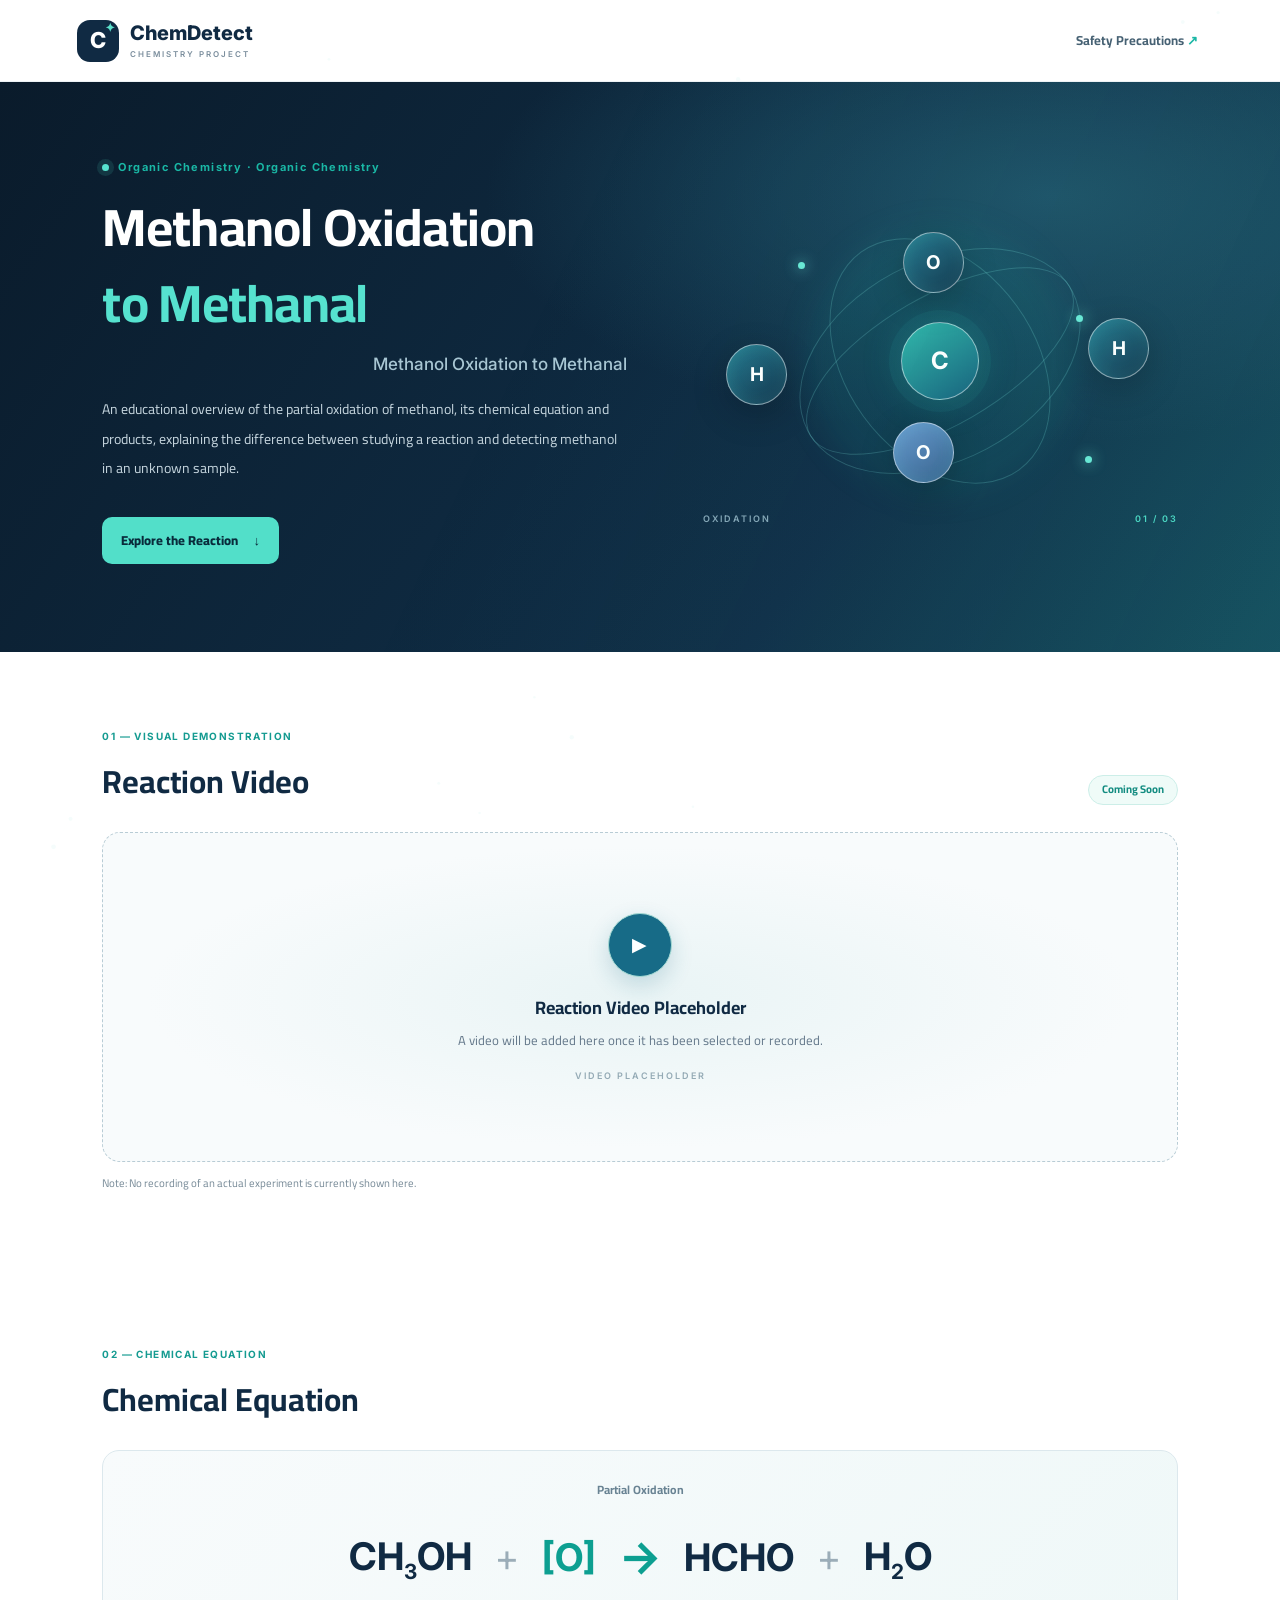
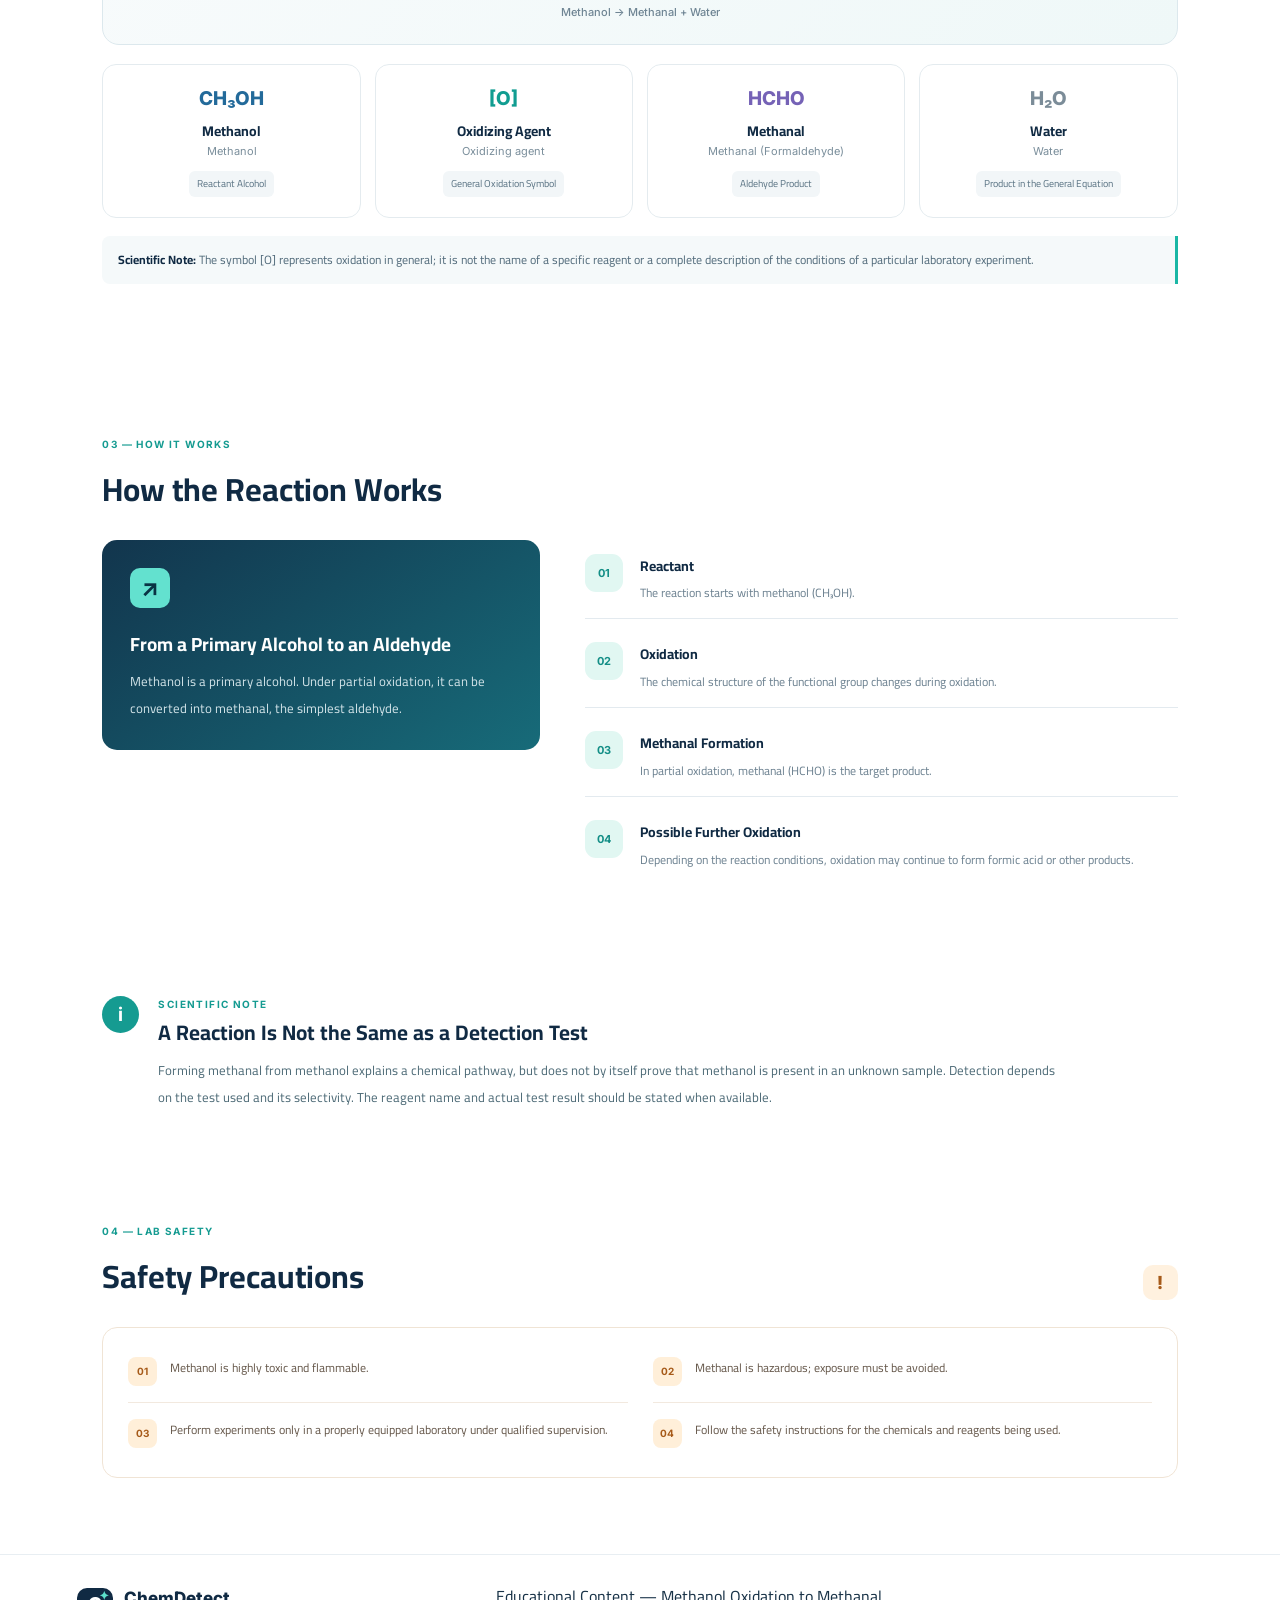
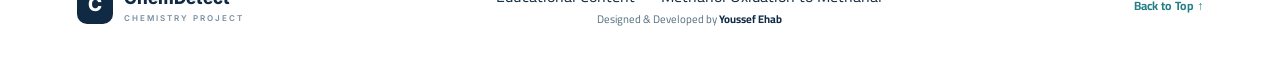
==== commit 3ae05000: "Add files via upload" ====
--- a/index.html
+++ b/index.html
@@ -155,7 +155,10 @@
 
   <footer>
     <a class="brand footer-brand" href="#home"><span class="brand-mark">C<span>✦</span></span><span>ChemDetect<small>CHEMISTRY PROJECT</small></span></a>
-    <p>Educational Content — Methanol Oxidation to Methanal</p>
+    <div class="footer-credit">
+      <p>Educational Content — Methanol Oxidation to Methanal</p>
+      <p class="creator-credit">Designed &amp; Developed by <strong>Youssef Ehab</strong></p>
+    </div>
     <a class="back-top" href="#home">Back to Top ↑</a>
   </footer>
 </body>
--- a/style.css
+++ b/style.css
@@ -148,10 +148,13 @@
 /* Animated particle field */
 body { position: relative; isolation: isolate; }
 #particle-canvas {
-  position: fixed; inset: 0; z-index: -1; width: 100%; height: 100%;
-  pointer-events: none; opacity: .62;
-}
-.topbar, main, footer { position: relative; }
+  position: fixed; inset: 0; z-index: 0; width: 100%; height: 100%;
+  pointer-events: none; opacity: .72;
+}
+body > :not(#particle-canvas) { position: relative; z-index: 1; }
+.topbar, footer { background-color: rgba(255,255,255,.88); }
+.video-section, .explanation-section { background-color: rgba(245,248,250,.86); }
+
 .hero { position: relative; }
 .hero::after {
   content: ""; position: absolute; inset: 0; pointer-events: none;
@@ -187,3 +190,12 @@
   .hero::after, .hero-copy, .molecule-art, .atom-center, .p1, .p2, .p3 { animation: none !important; }
   .compound-card, .equation-card, .video-placeholder, .safety-card { transition: none !important; }
 }
+
+/* Keep the animated particle network visible behind translucent page sections. */
+.section:not(.hero), .distinction-section { background-color: rgba(255,255,255,.88); }
+.video-section, .explanation-section { background-color: rgba(245,248,250,.86); }
+#equation .equation-card, .compound-card, .safety-card, .video-placeholder { background-color: rgba(255,255,255,.92); }
+.creator-credit { margin: 3px 0 0; color: #567181; font-size: 11px; text-align: center; }
+.creator-credit strong { color: #102a43; }
+.footer-credit { text-align: center; }
+.footer-credit p { margin: 0; }
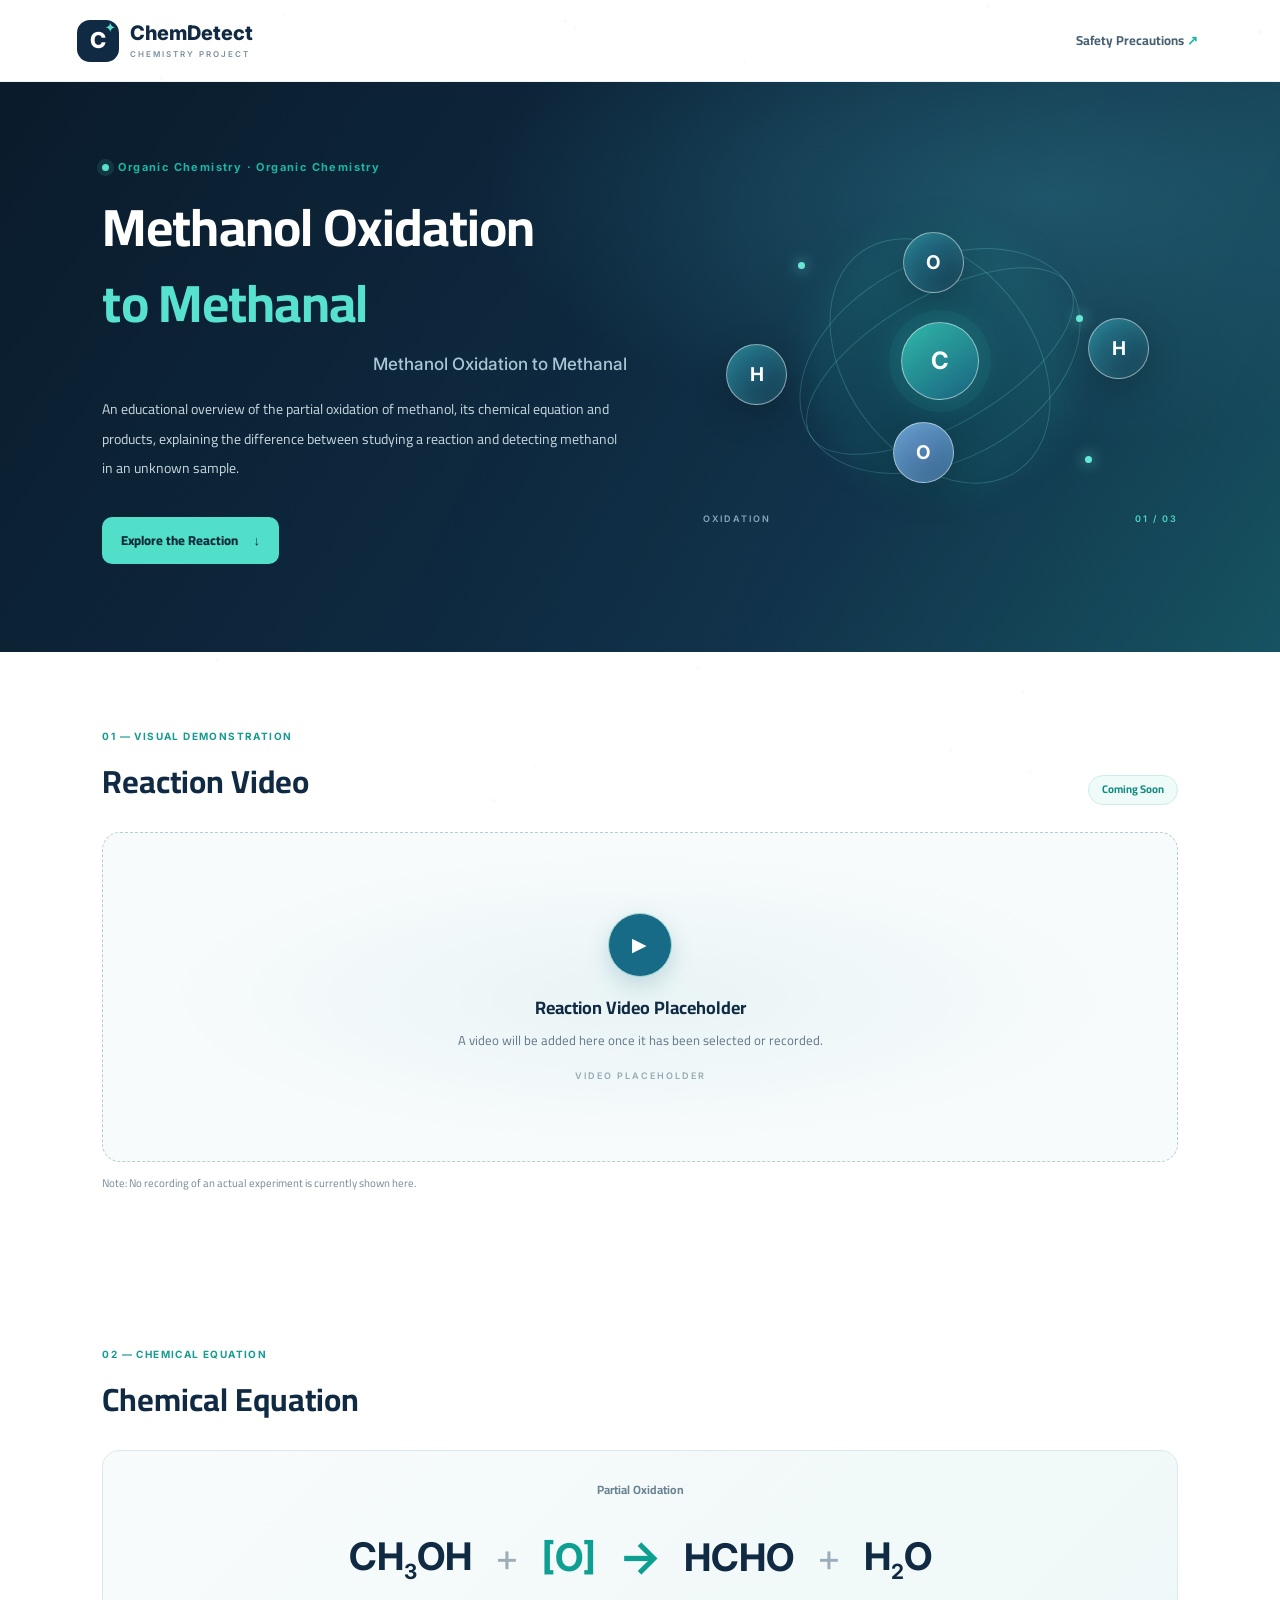
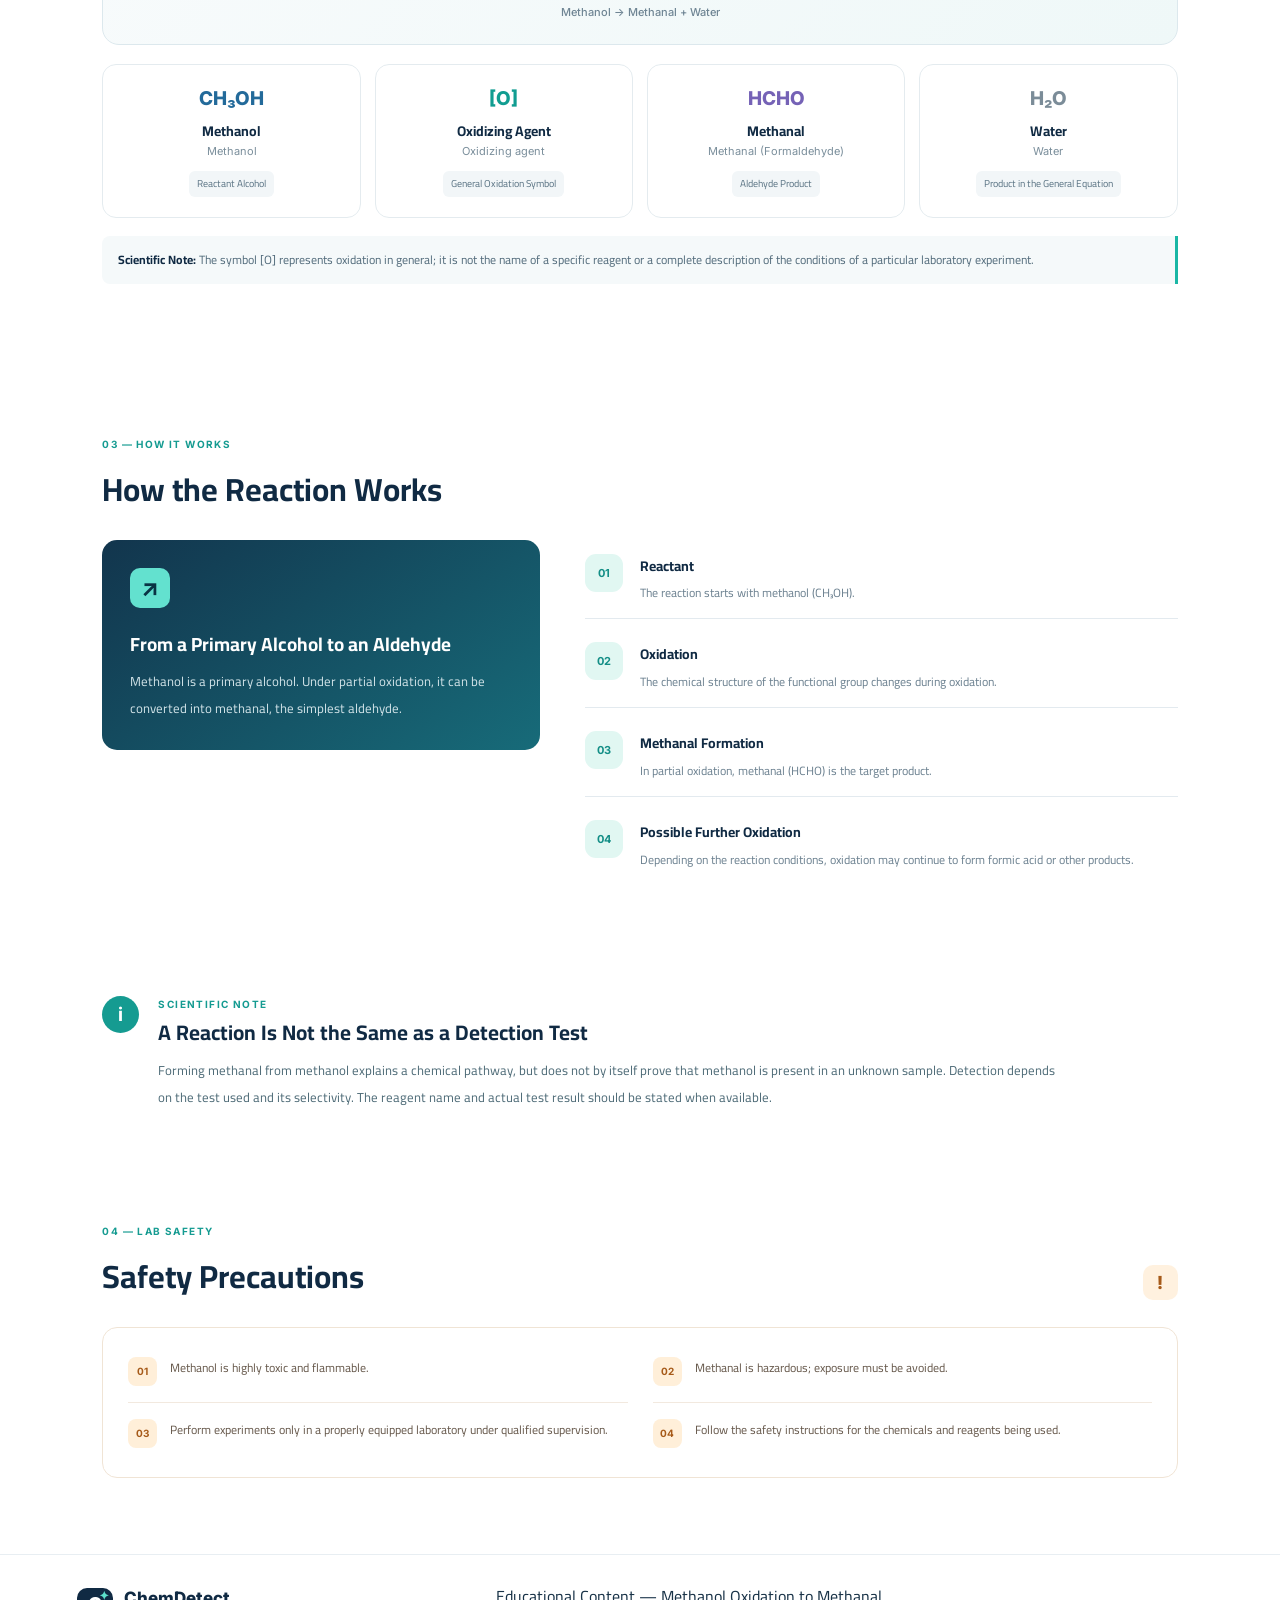
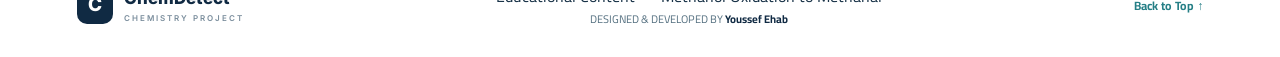
==== commit 3c7bba9b: "Add files via upload" ====
--- a/index.html
+++ b/index.html
@@ -157,7 +157,7 @@
     <a class="brand footer-brand" href="#home"><span class="brand-mark">C<span>✦</span></span><span>ChemDetect<small>CHEMISTRY PROJECT</small></span></a>
     <div class="footer-credit">
       <p>Educational Content — Methanol Oxidation to Methanal</p>
-      <p class="creator-credit">Designed &amp; Developed by <strong>Youssef Ehab</strong></p>
+      <p class="creator-credit"><span>DESIGNED &amp; DEVELOPED BY</span> <strong>Youssef Ehab</strong></p>
     </div>
     <a class="back-top" href="#home">Back to Top ↑</a>
   </footer>
